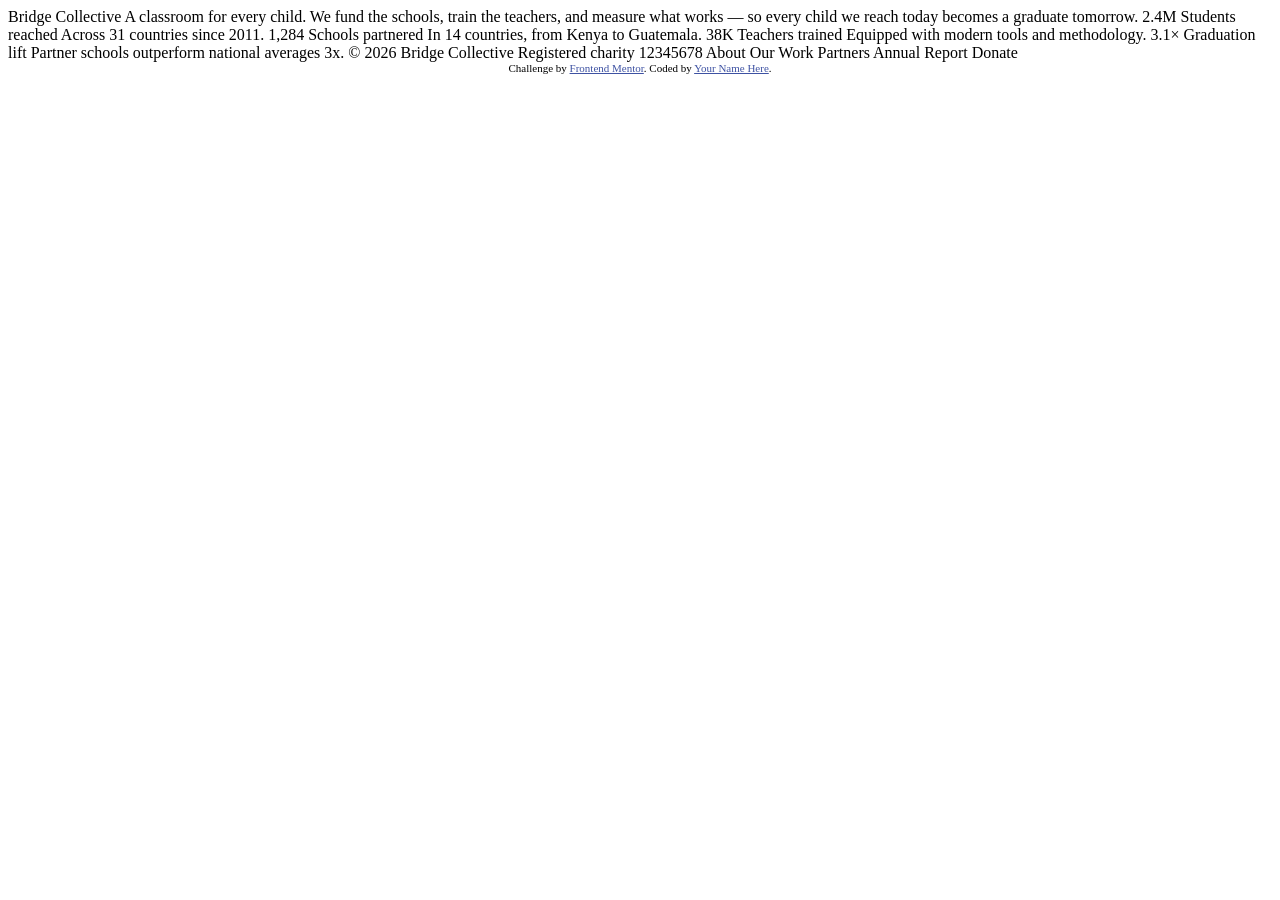
==== grid-landing-page-main/index.html @ b7da8732 "initial commit" ====
<!DOCTYPE html>
<html lang="en">
<head>
  <meta charset="UTF-8">
  <meta name="viewport" content="width=device-width, initial-scale=1.0"> <!-- displays site properly based on user's device -->

  <link rel="icon" type="image/png" sizes="32x32" href="./assets/images/favicon-32x32.png">

  <title>Frontend Mentor | Grid landing page</title>

  <!-- Feel free to remove these styles or customise in your own stylesheet 👍 -->
  <style>
    .attribution { font-size: 11px; text-align: center; }
    .attribution a { color: hsl(228, 45%, 44%); }
  </style>
</head>
<body>

  <!-- Nav -->
  Bridge Collective

  <!-- Hero -->
  A classroom for every child.

  We fund the schools, train the teachers, and measure what works — so every child we reach today becomes a graduate tomorrow.

  <!-- Stats -->
  2.4M
  Students reached
  Across 31 countries since 2011.

  1,284
  Schools partnered
  In 14 countries, from Kenya to Guatemala.

  38K
  Teachers trained
  Equipped with modern tools and methodology.

  3.1×
  Graduation lift
  Partner schools outperform national averages 3x.

  <!-- Footer -->
  © 2026 Bridge Collective
  Registered charity 12345678

  <!-- Menu panel — hidden until the hamburger is activated -->
  About
  Our Work
  Partners
  Annual Report
  Donate

  <div class="attribution">
    Challenge by <a href="https://www.frontendmentor.io?ref=challenge">Frontend Mentor</a>.
    Coded by <a href="#">Your Name Here</a>.
  </div>
</body>
</html>
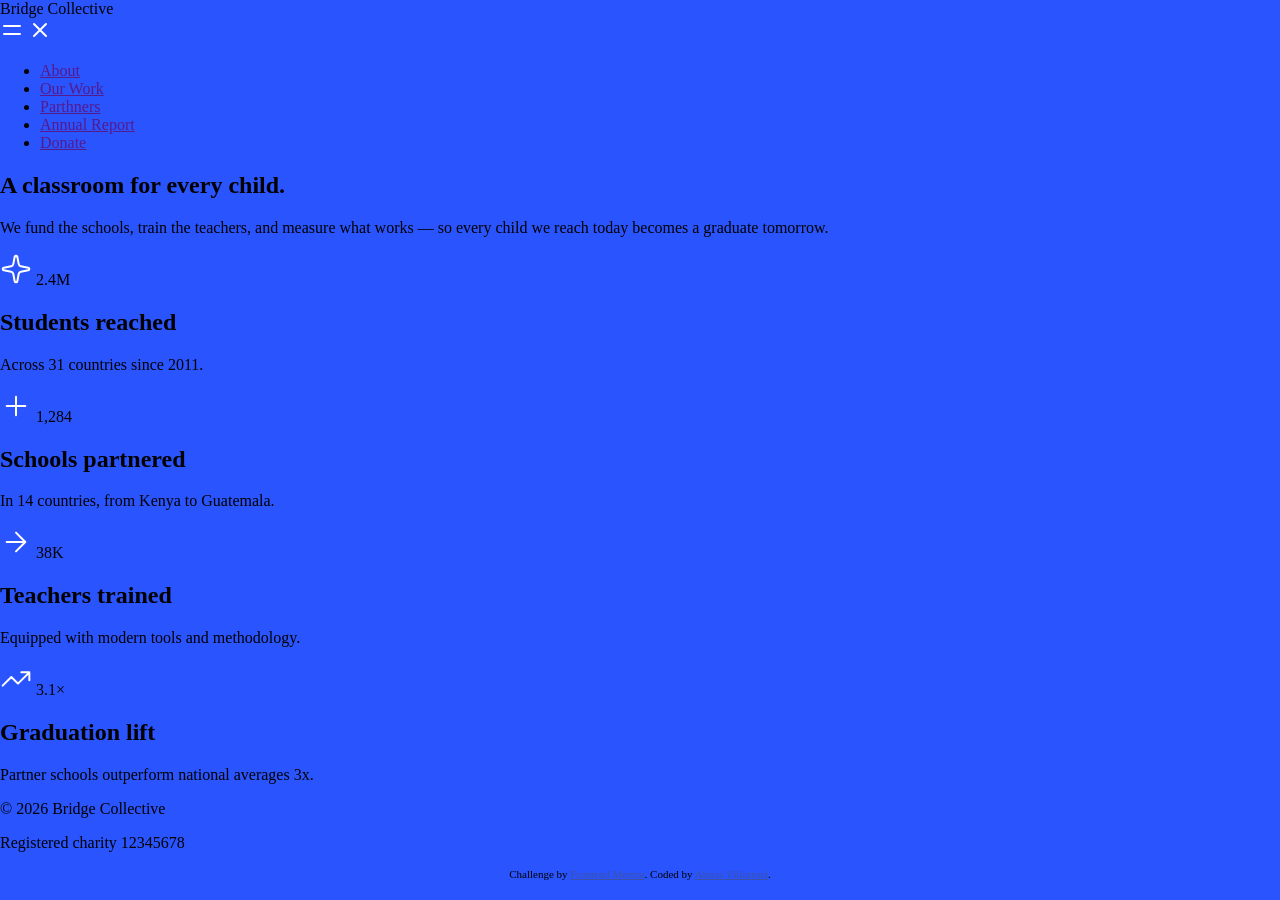
==== commit 79695f55: "basic page structure add" ====
--- a/grid-landing-page-main/index.html
+++ b/grid-landing-page-main/index.html
@@ -1,60 +1,122 @@
 <!DOCTYPE html>
 <html lang="en">
+
 <head>
   <meta charset="UTF-8">
-  <meta name="viewport" content="width=device-width, initial-scale=1.0"> <!-- displays site properly based on user's device -->
+  <meta name="viewport" content="width=device-width, initial-scale=1.0">
+  <!-- displays site properly based on user's device -->
 
   <link rel="icon" type="image/png" sizes="32x32" href="./assets/images/favicon-32x32.png">
 
   <title>Frontend Mentor | Grid landing page</title>
 
+  <link rel="stylesheet" href="./css/style.css">
+
   <!-- Feel free to remove these styles or customise in your own stylesheet 👍 -->
   <style>
-    .attribution { font-size: 11px; text-align: center; }
-    .attribution a { color: hsl(228, 45%, 44%); }
+    .attribution {
+      font-size: 11px;
+      text-align: center;
+    }
+
+    .attribution a {
+      color: hsl(228, 45%, 44%);
+    }
   </style>
 </head>
+
 <body>
 
   <!-- Nav -->
-  Bridge Collective
+  <header>
+    <div class="brand_logo">Bridge Collective</div>
+    <img src="./assets/images/icon-menu.svg" alt="">
+    <img src="./assets/images/icon-close.svg" alt="">
+    <nav>
+      <ul class="nav_menu">
+        <li><a href="">About</a></li>
+        <li><a href="">Our Work</a></li>
+        <li><a href="">Parthners</a></li>
+        <li><a href="">Annual Report</a></li>
+        <li><a href="">Donate</a></li>
+      </ul>
+    </nav>
+  </header>
 
   <!-- Hero -->
-  A classroom for every child.
+  <section class="hero">
+    <h1 class="hero_title">A classroom for every child.</h1>
+    <p class="hero_text">We fund the schools, train the teachers, and measure what works — so every child we reach today
+      becomes a graduate
+      tomorrow.</p>
+  </section>
 
-  We fund the schools, train the teachers, and measure what works — so every child we reach today becomes a graduate tomorrow.
+  <main class="main_section">
+    <!-- Stats -->
+    <section class="stats">
+      <article class="stats_item">
+        <header class="start_header">
+          <img class="stat_icon" src="./assets/images/icon-sparkle.svg" alt="">
+          <span class="stat_number">2.4M</span>
+        </header>
+        <footer class="stat_footer">
+          <h2>Students reached</h2>
+          <p>Across 31 countries since 2011.</p>
+        </footer>
+      </article>
 
-  <!-- Stats -->
-  2.4M
-  Students reached
-  Across 31 countries since 2011.
+      <article class="stats_item">
+        <header class="stat_header">
+          <img class="stat_icon" src="./assets/images/icon-plus.svg" alt="">
+          <span class="stat_number">1,284</span>
+        </header>
+        <footer class="stat_footer">
+          <h2>Schools partnered</h2>
+          <p>In 14 countries, from Kenya to Guatemala.</p>
+        </footer>
+      </article>
 
-  1,284
-  Schools partnered
-  In 14 countries, from Kenya to Guatemala.
+      <article class="stats_item">
+        <header class="stat_header">
+          <img class="stat_icon" src="./assets/images/icon-arrow-right.svg" alt="">
+          <span class="stat_number">38K</span>
+        </header>
+        <footer class="stat_footer">
+          <h2>Teachers trained</h2>
+          <p>Equipped with modern tools and methodology.</p>
+        </footer>
+      </article>
 
-  38K
-  Teachers trained
-  Equipped with modern tools and methodology.
-
-  3.1×
-  Graduation lift
-  Partner schools outperform national averages 3x.
+      <article class="stats_item">
+        <header class="stat_header">
+          <img class="stat_icon" src="./assets/images/icon-trending-up.svg" alt="">
+          <span class="stat_number">3.1×</span>
+        </header>
+        <footer class="stat_footer">
+          <h2>Graduation lift</h2>
+          <p>Partner schools outperform national averages 3x.</p>
+        </footer>
+      </article>
+    </section>
+  </main>
 
   <!-- Footer -->
-  © 2026 Bridge Collective
-  Registered charity 12345678
+  <footer class="footer">
+    <p class="footer_info">© 2026 Bridge Collective</p>
+    <p class="footer_info">Registered charity 12345678</p>
+  </footer>
 
   <!-- Menu panel — hidden until the hamburger is activated -->
-  About
+  <!-- About
   Our Work
   Partners
   Annual Report
-  Donate
+  Donate -->
 
   <div class="attribution">
     Challenge by <a href="https://www.frontendmentor.io?ref=challenge">Frontend Mentor</a>.
-    Coded by <a href="#">Your Name Here</a>.
+    Coded by <a href="https://vrroel.github.io/frontend_mentor_hub/">Alexis Villarroel</a>.
   </div>
 </body>
-</html>
+
+</html>
--- a/grid-landing-page-main/css/style.css
+++ b/grid-landing-page-main/css/style.css
@@ -0,0 +1,4 @@
+body {
+    background: hsl(228, 99%, 58%);
+    margin: 0;
+}
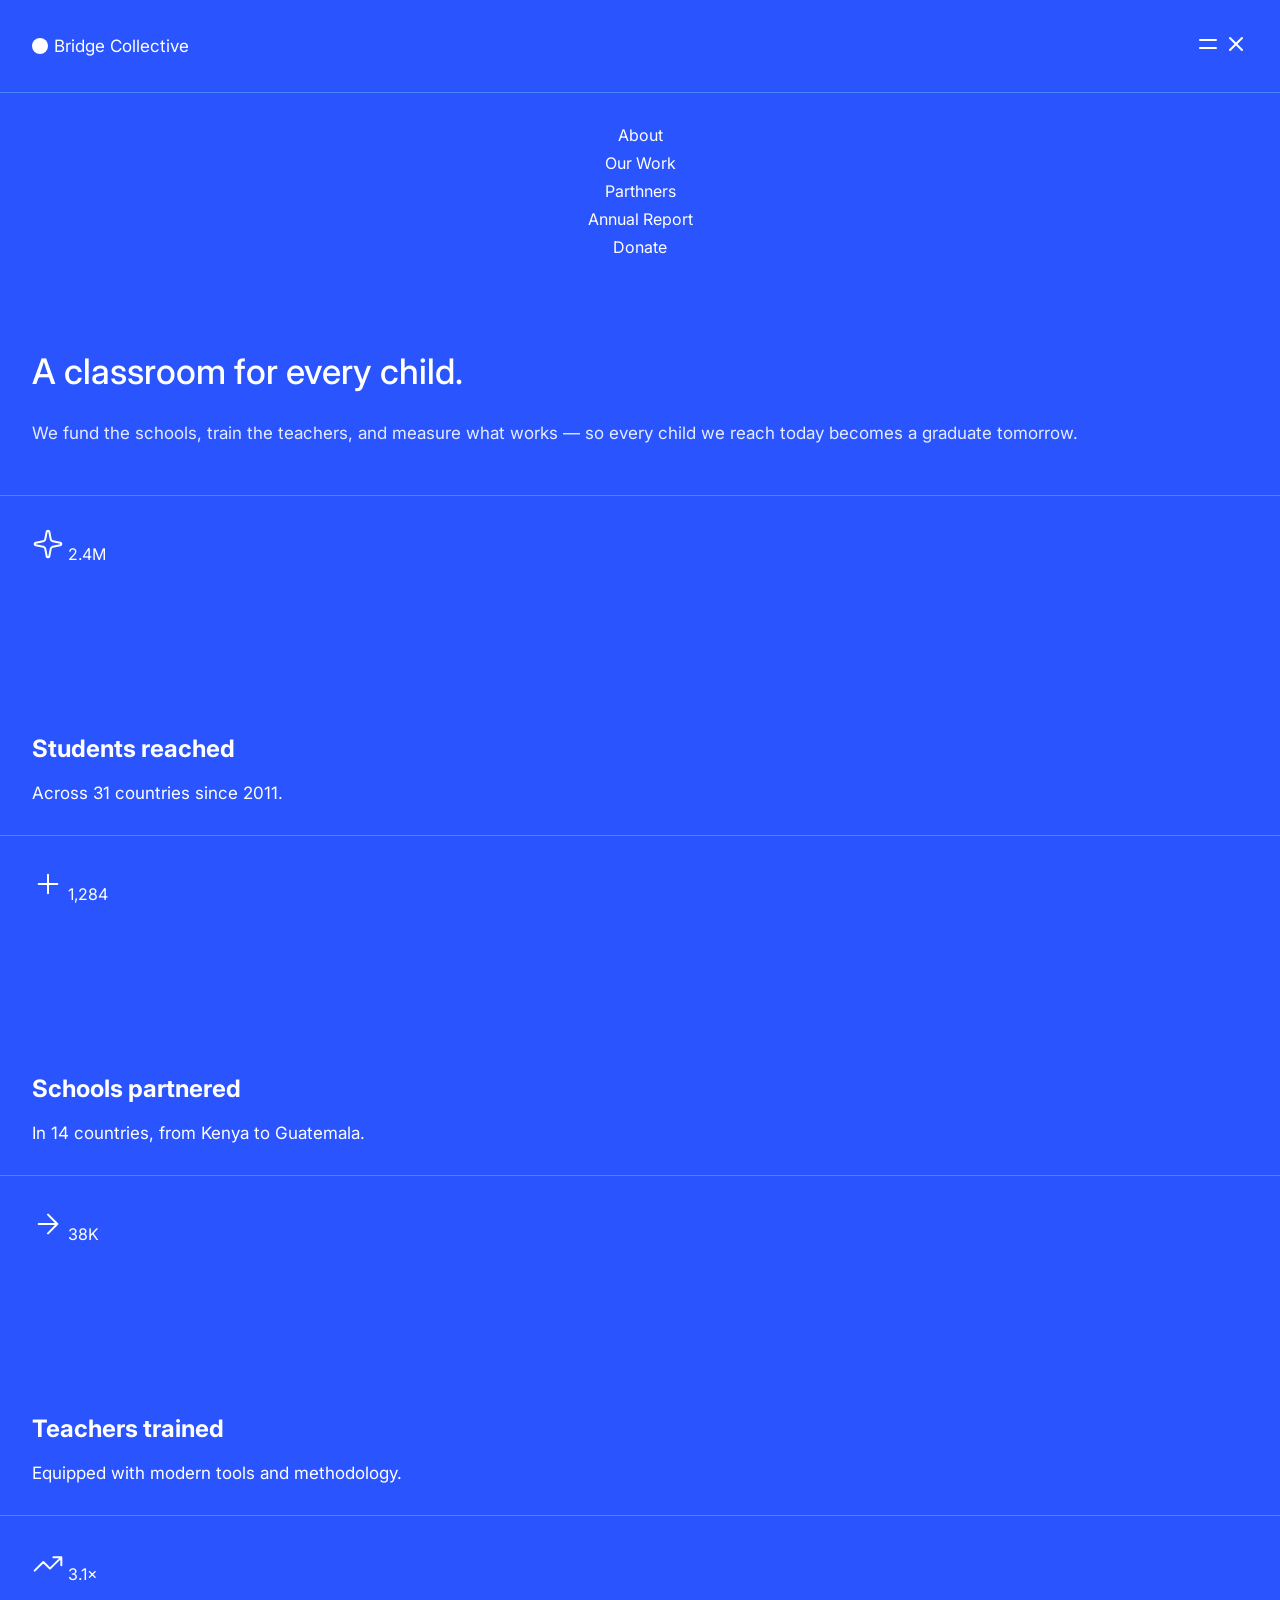
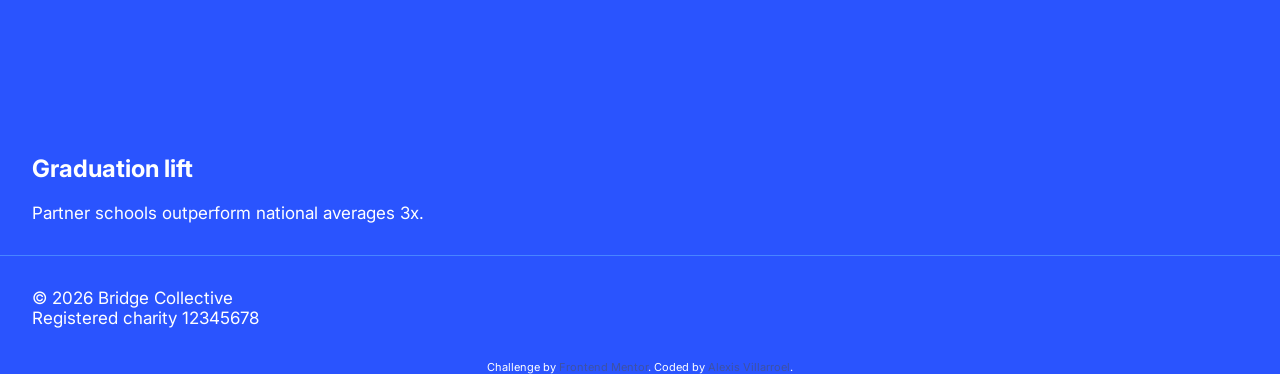
==== commit c4a65760: "grid landing page project css update" ====
--- a/grid-landing-page-main/index.html
+++ b/grid-landing-page-main/index.html
@@ -10,6 +10,11 @@
 
   <title>Frontend Mentor | Grid landing page</title>
 
+  <link rel="preconnect" href="https://fonts.googleapis.com">
+  <link rel="preconnect" href="https://fonts.gstatic.com" crossorigin>
+  <link
+    href="https://fonts.googleapis.com/css2?family=Inter:ital,opsz,wght@0,14..32,100..900;1,14..32,100..900&display=swap"
+    rel="stylesheet">
   <link rel="stylesheet" href="./css/style.css">
 
   <!-- Feel free to remove these styles or customise in your own stylesheet 👍 -->
@@ -26,82 +31,89 @@
 </head>
 
 <body>
-
+<!-- Header -->
+  <header class="header">
+    <div class="container">
+      <p class="brand_logo">Bridge Collective</p>
+      <div class="header_menu_icons">
+        <img class="menu_icon_close" src="./assets/images/icon-menu.svg" alt="">
+        <img class="menu_icon_open"src="./assets/images/icon-close.svg" alt="">
+      </div>
+    </div>
+  </header>
   <!-- Nav -->
-  <header>
-    <div class="brand_logo">Bridge Collective</div>
-    <img src="./assets/images/icon-menu.svg" alt="">
-    <img src="./assets/images/icon-close.svg" alt="">
-    <nav>
-      <ul class="nav_menu">
-        <li><a href="">About</a></li>
-        <li><a href="">Our Work</a></li>
-        <li><a href="">Parthners</a></li>
-        <li><a href="">Annual Report</a></li>
-        <li><a href="">Donate</a></li>
-      </ul>
-    </nav>
-  </header>
+  <nav class="container">
+    <ul class="nav_menu">
+      <li><a href="">About</a></li>
+      <li><a href="">Our Work</a></li>
+      <li><a href="">Parthners</a></li>
+      <li><a href="">Annual Report</a></li>
+      <li><a href="">Donate</a></li>
+    </ul>
+  </nav>
 
   <!-- Hero -->
   <section class="hero">
-    <h1 class="hero_title">A classroom for every child.</h1>
-    <p class="hero_text">We fund the schools, train the teachers, and measure what works — so every child we reach today
-      becomes a graduate
-      tomorrow.</p>
+    <div class="container">
+      <h1 class="hero_title">A classroom for every child.</h1>
+      <p class="hero_text">We fund the schools, train the teachers, and measure what works — so every child we reach
+        today
+        becomes a graduate
+        tomorrow.</p>
+    </div>
   </section>
 
   <main class="main_section">
     <!-- Stats -->
-    <section class="stats">
-      <article class="stats_item">
-        <header class="start_header">
+    <ul class="stats">
+      <li class="stats_item container">
+        <div class="stat_value_wrapper">
           <img class="stat_icon" src="./assets/images/icon-sparkle.svg" alt="">
           <span class="stat_number">2.4M</span>
-        </header>
-        <footer class="stat_footer">
+        </div>
+        <div class="stat_details">
           <h2>Students reached</h2>
           <p>Across 31 countries since 2011.</p>
-        </footer>
-      </article>
+        </div>
+      </li>
 
-      <article class="stats_item">
-        <header class="stat_header">
+      <li class="stats_item container">
+        <div class="stat_value_wrapper">
           <img class="stat_icon" src="./assets/images/icon-plus.svg" alt="">
           <span class="stat_number">1,284</span>
-        </header>
-        <footer class="stat_footer">
+        </div>
+        <div class="stat_details">
           <h2>Schools partnered</h2>
           <p>In 14 countries, from Kenya to Guatemala.</p>
-        </footer>
-      </article>
+        </div>
+      </li>
 
-      <article class="stats_item">
-        <header class="stat_header">
+      <li class="stats_item container">
+        <div class="stat_value_wrapper">
           <img class="stat_icon" src="./assets/images/icon-arrow-right.svg" alt="">
           <span class="stat_number">38K</span>
-        </header>
-        <footer class="stat_footer">
+        </div>
+        <div class="stat_details">
           <h2>Teachers trained</h2>
           <p>Equipped with modern tools and methodology.</p>
-        </footer>
-      </article>
+        </div>
+      </li>
 
-      <article class="stats_item">
-        <header class="stat_header">
+      <li class="stats_item container">
+        <div class="stat_value_wrapper">
           <img class="stat_icon" src="./assets/images/icon-trending-up.svg" alt="">
           <span class="stat_number">3.1×</span>
-        </header>
-        <footer class="stat_footer">
+        </div>
+        <div class="stat_details">
           <h2>Graduation lift</h2>
           <p>Partner schools outperform national averages 3x.</p>
-        </footer>
-      </article>
-    </section>
+        </div>
+      </li>
+    </ul>
   </main>
 
   <!-- Footer -->
-  <footer class="footer">
+  <footer class="footer container">
     <p class="footer_info">© 2026 Bridge Collective</p>
     <p class="footer_info">Registered charity 12345678</p>
   </footer>
--- a/grid-landing-page-main/css/style.css
+++ b/grid-landing-page-main/css/style.css
@@ -1,4 +1,96 @@
+:root {
+    --White: hsl(0, 0%, 100%);
+    --Blue_200: hsl(224, 100%, 95%);
+    --Blue_400: hsl(220, 100%, 64%);
+    --Blue_600: hsl(228, 100%, 60%);
+    --Blue_700: hsl(228, 99%, 58%);
+    --Black: hsl(0, 0%, 0%);
+    /* — used at 25% opacity for the menu overlay */
+}
+
+html {
+    box-sizing: border-box;
+}
+
 body {
     background: hsl(228, 99%, 58%);
     margin: 0;
-}+    font-family: "Inter", sans-serif;
+    color: var(--White);
+}
+
+p {
+    font-size: 17px;
+    margin: 0;
+}
+
+a {
+    text-decoration: none;
+}
+
+ul {
+    list-style-type: none;
+    margin: 0;
+    padding: 0;
+}
+
+.container {
+    padding: 2rem;
+}
+
+.header .container {
+    display: flex;
+    justify-content: space-between;
+    align-items: center;
+    border-bottom: 1px solid var(--Blue_400);
+}
+
+.brand_logo {
+    display: flex;
+    align-items: center;
+}
+
+.brand_logo::before {
+    content: "";
+    width: 1rem;
+    height: 1rem;
+    background: var(--White);
+    display: inline-block;
+    margin-right: 6px;
+    border-radius: 50%;
+}
+
+.nav_menu {
+    text-align: center;
+    display: flex;
+    flex-direction: column;
+    gap: .5rem;
+}
+
+.nav_menu a {
+    color: inherit;
+}
+
+.hero{
+border-bottom: 1px solid var(--Blue_400);
+}
+
+.hero_title {
+    font-weight: 500;
+    font-size: 2.2rem;
+    /* margin: ; */
+}
+.hero_text {
+    line-height: 1.5;
+    color: var(--Blue_200);
+    margin-bottom: 1rem;
+}
+
+.stats_item{
+    display: flex;
+    flex-direction: column;
+    justify-content: space-between;
+    height: 275px;
+    border-bottom: 1px solid var(--Blue_400);
+}
+
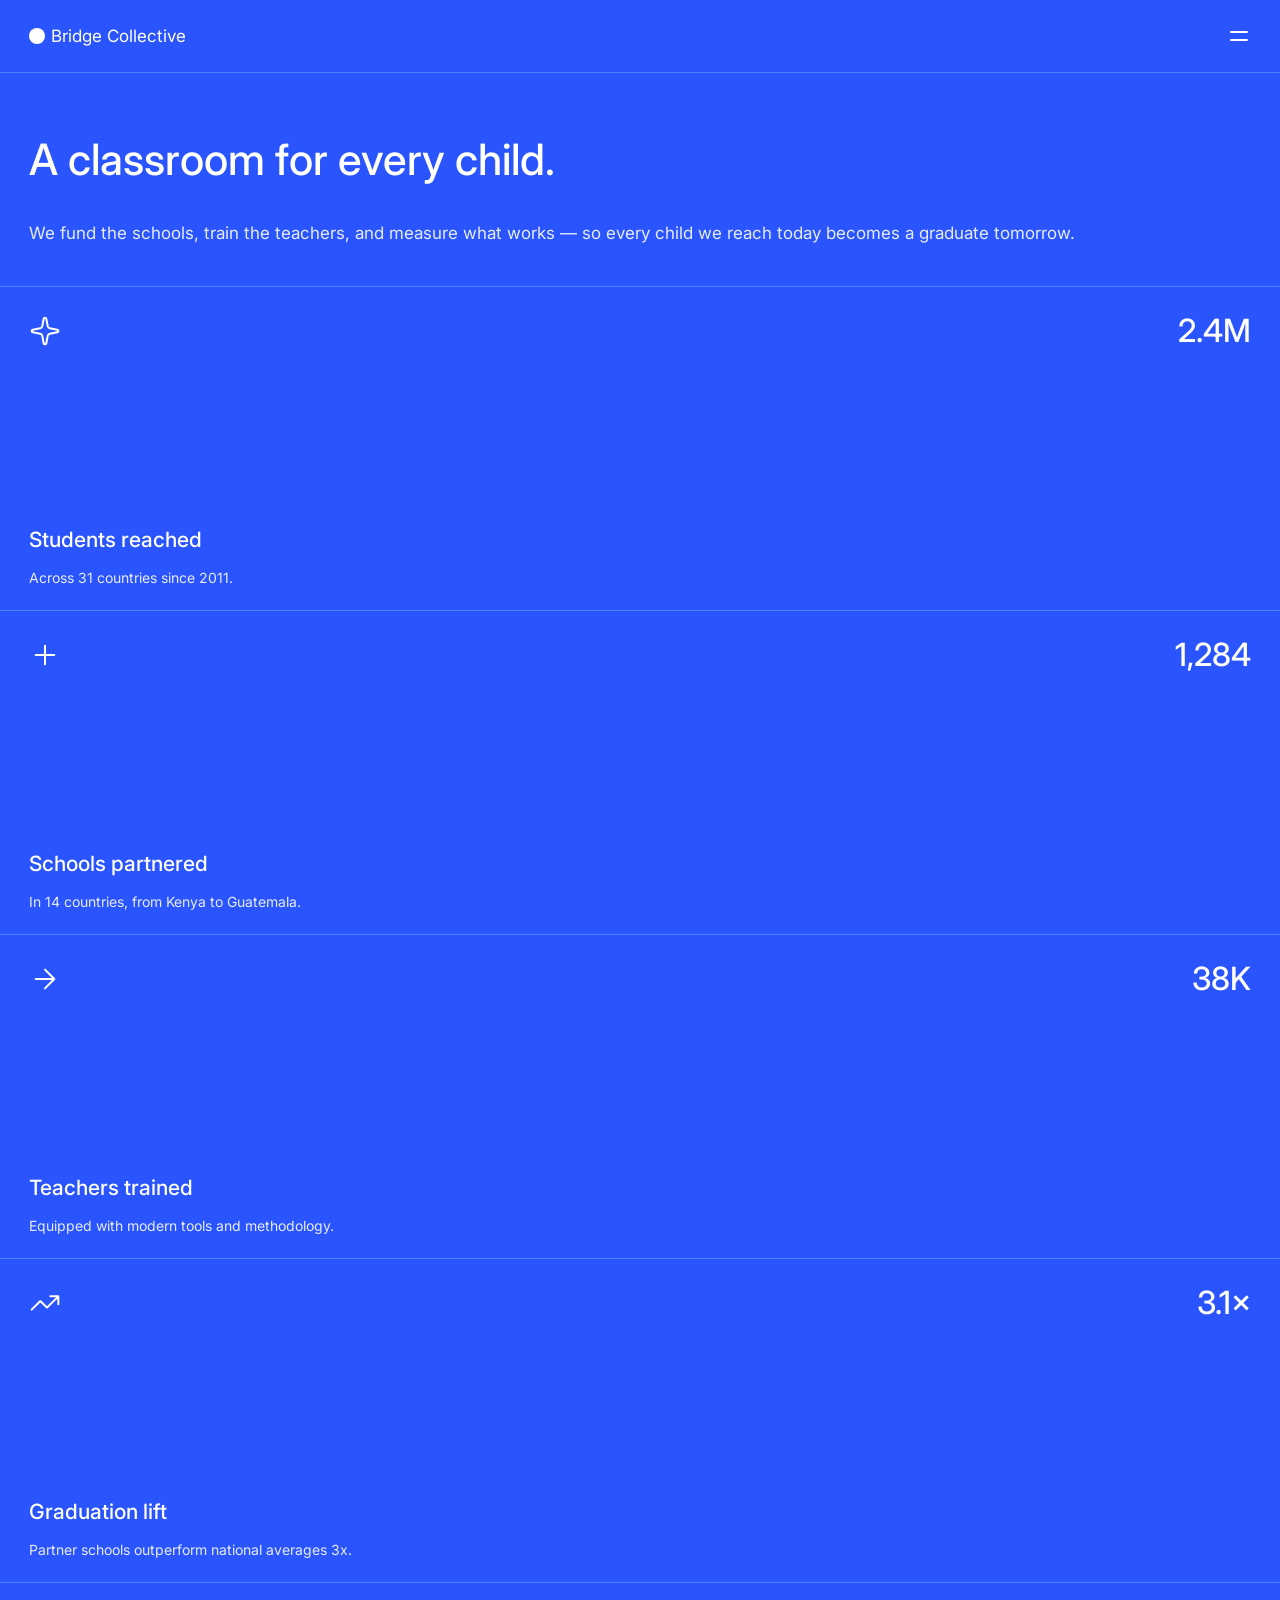
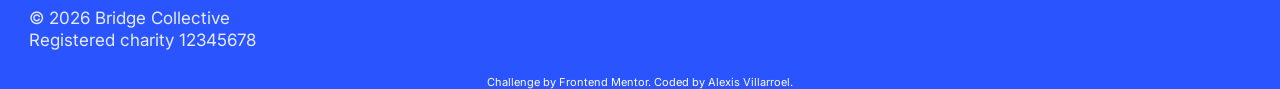
==== commit 22699e59: "menu mobile open close / stat itens layout" ====
--- a/grid-landing-page-main/index.html
+++ b/grid-landing-page-main/index.html
@@ -25,7 +25,7 @@
     }
 
     .attribution a {
-      color: hsl(228, 45%, 44%);
+      color: hsl(240, 14%, 99%);
     }
   </style>
 </head>
@@ -36,21 +36,21 @@
     <div class="container">
       <p class="brand_logo">Bridge Collective</p>
       <div class="header_menu_icons">
-        <img class="menu_icon_close" src="./assets/images/icon-menu.svg" alt="">
-        <img class="menu_icon_open"src="./assets/images/icon-close.svg" alt="">
+        <img class="menu_icon_open" src="assets/images/icon-menu.svg" alt="">
+        <img class="menu_icon_close close" src="./assets/images/icon-close.svg" alt="">
       </div>
     </div>
   </header>
-  <!-- Nav -->
-  <nav class="container">
-    <ul class="nav_menu">
-      <li><a href="">About</a></li>
-      <li><a href="">Our Work</a></li>
-      <li><a href="">Parthners</a></li>
-      <li><a href="">Annual Report</a></li>
-      <li><a href="">Donate</a></li>
-    </ul>
-  </nav>
+    <!-- Nav -->
+    <nav class="nav_container close container">
+      <ul class="nav_menu">
+        <li><a href="https://vrroel.github.io/frontend_mentor_hub/">About</a></li>
+        <li><a href="https://vrroel.github.io/frontend_mentor_hub/">Our Work</a></li>
+        <li><a href="https://vrroel.github.io/frontend_mentor_hub/">Parthners</a></li>
+        <li><a href="https://vrroel.github.io/frontend_mentor_hub/">Annual Report</a></li>
+        <li><a href="https://vrroel.github.io/frontend_mentor_hub/">Donate</a></li>
+      </ul>
+    </nav>
 
   <!-- Hero -->
   <section class="hero">
@@ -131,4 +131,6 @@
   </div>
 </body>
 
+<script src="./script.js"></script>
+
 </html>
--- a/grid-landing-page-main/css/style.css
+++ b/grid-landing-page-main/css/style.css
@@ -13,7 +13,7 @@
 }
 
 body {
-    background: hsl(228, 99%, 58%);
+    background: var(--Blue_700);
     margin: 0;
     font-family: "Inter", sans-serif;
     color: var(--White);
@@ -34,8 +34,12 @@
     padding: 0;
 }
 
+img {
+    display: block;
+}
+
 .container {
-    padding: 2rem;
+    padding: 1.5rem 1.8rem;
 }
 
 .header .container {
@@ -60,6 +64,24 @@
     border-radius: 50%;
 }
 
+.header_menu_icons:hover{
+    cursor: pointer;
+}
+
+.open {
+    display: block;
+}
+.close {
+    display: none;
+}
+
+.nav_container.container{
+    position: absolute;
+    background: var(--Blue_700);
+    width: 100%;
+    padding: 3.2rem 0;
+}
+
 .nav_menu {
     text-align: center;
     display: flex;
@@ -69,24 +91,31 @@
 
 .nav_menu a {
     color: inherit;
+    font-size: 2rem;
+    display: block;
 }
 
-.hero{
-border-bottom: 1px solid var(--Blue_400);
+.nav_menu a:hover{
+    background: var(--Blue_400);
+}
+
+
+.hero {
+    border-bottom: 1px solid var(--Blue_400);
 }
 
 .hero_title {
     font-weight: 500;
-    font-size: 2.2rem;
-    /* margin: ; */
+    font-size: 2.7rem;
 }
+
 .hero_text {
     line-height: 1.5;
     color: var(--Blue_200);
     margin-bottom: 1rem;
 }
 
-.stats_item{
+.stats_item {
     display: flex;
     flex-direction: column;
     justify-content: space-between;
@@ -94,3 +123,33 @@
     border-bottom: 1px solid var(--Blue_400);
 }
 
+
+.stat_value_wrapper {
+    display: flex;
+    justify-content: space-between;
+    align-items: center;
+}
+
+.stat_number {
+    font-size: 2rem;
+    font-weight: 500;
+}
+
+.stat_details {
+    font-size: 14px;
+}
+
+.stat_details h2 {
+    font-weight: 500;
+}
+
+.stat_details p {
+    color: var(--Blue_200);
+    font-size: 14px;
+}
+
+.footer{
+    line-height: 1.3;
+    color: var(--Blue_200);
+
+}
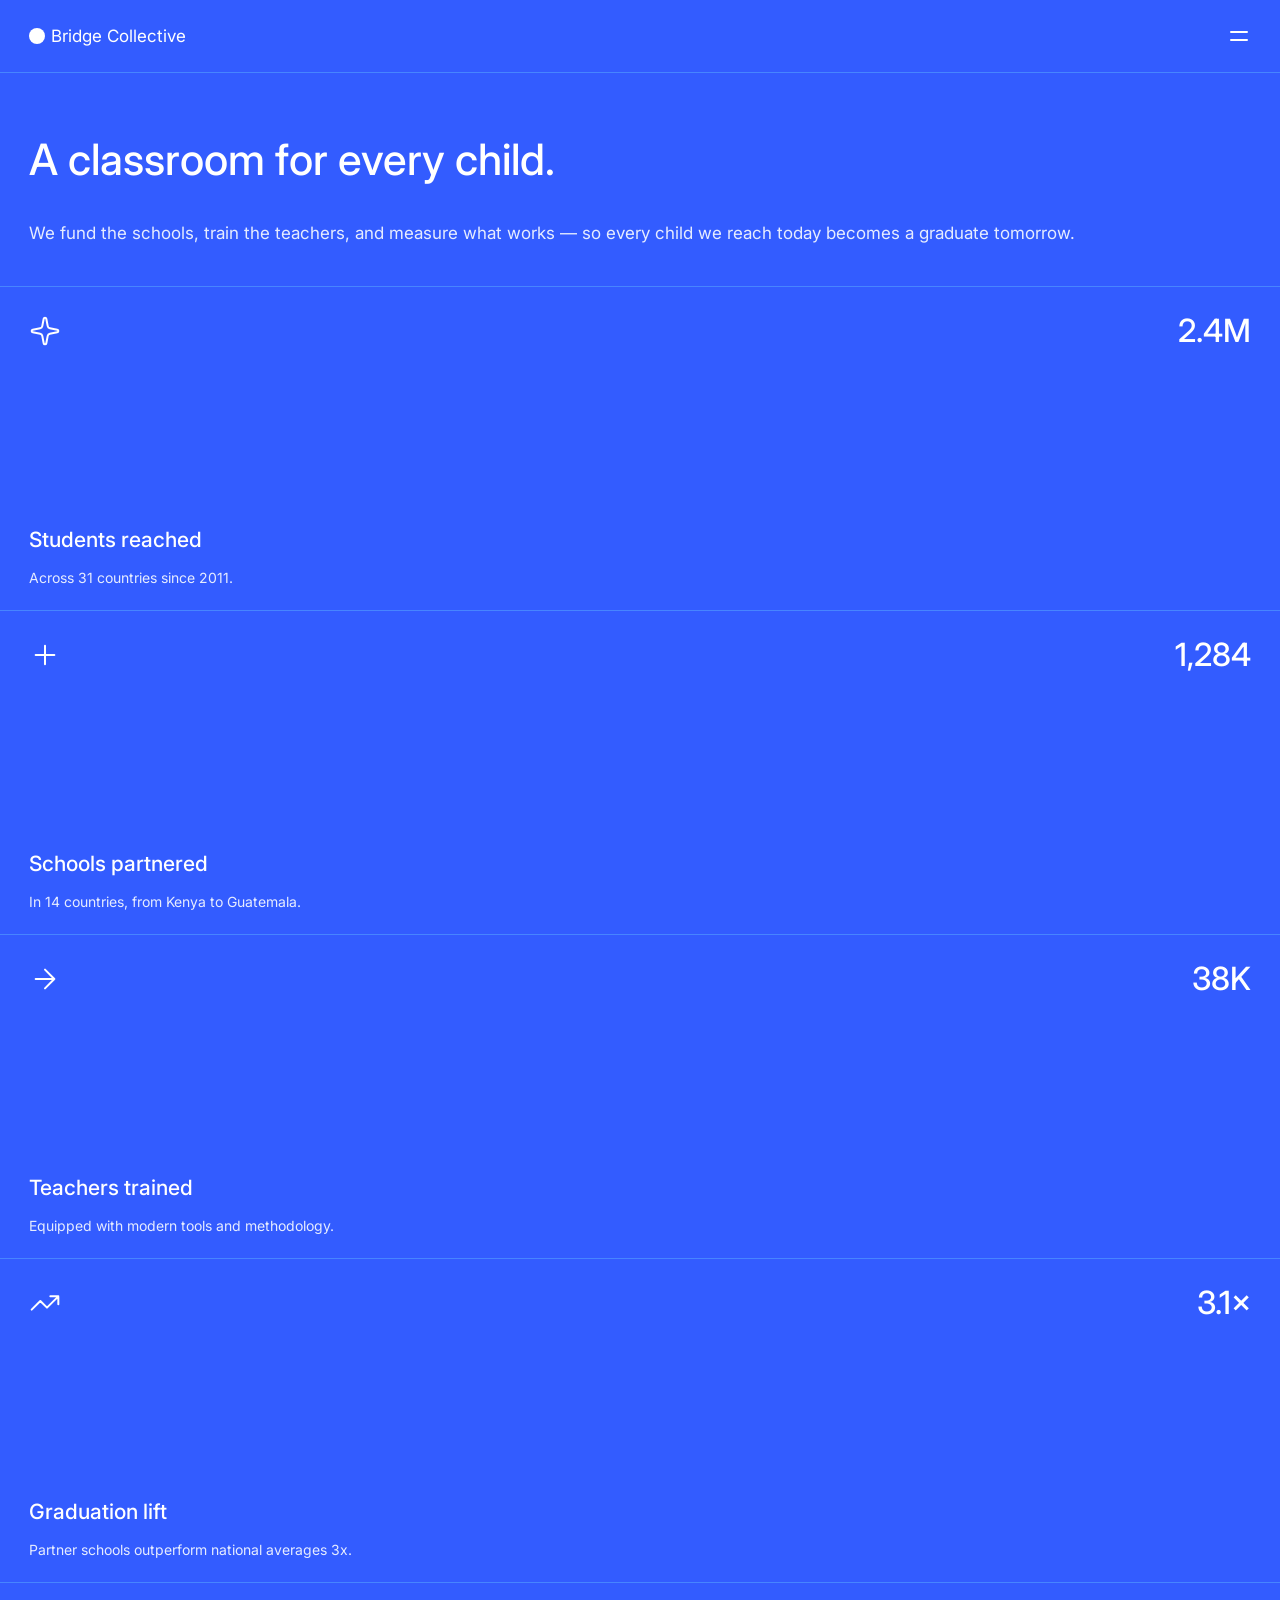
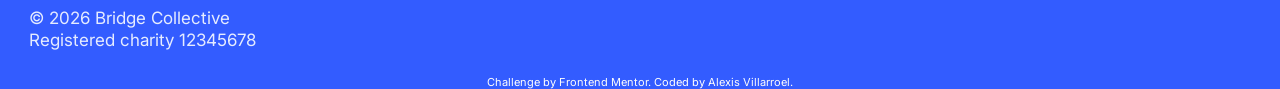
==== commit 85014f3d: "add overlay opacity when menu open" ====
--- a/grid-landing-page-main/index.html
+++ b/grid-landing-page-main/index.html
@@ -1,136 +1,176 @@
-<!DOCTYPE html>
+<!doctype html>
 <html lang="en">
+  <head>
+    <meta charset="UTF-8" />
+    <meta name="viewport" content="width=device-width, initial-scale=1.0" />
+    <!-- displays site properly based on user's device -->
 
-<head>
-  <meta charset="UTF-8">
-  <meta name="viewport" content="width=device-width, initial-scale=1.0">
-  <!-- displays site properly based on user's device -->
+    <link
+      rel="icon"
+      type="image/png"
+      sizes="32x32"
+      href="./assets/images/favicon-32x32.png"
+    />
 
-  <link rel="icon" type="image/png" sizes="32x32" href="./assets/images/favicon-32x32.png">
+    <title>Frontend Mentor | Grid landing page</title>
 
-  <title>Frontend Mentor | Grid landing page</title>
+    <link rel="preconnect" href="https://fonts.googleapis.com" />
+    <link rel="preconnect" href="https://fonts.gstatic.com" crossorigin />
+    <link
+      href="https://fonts.googleapis.com/css2?family=Inter:ital,opsz,wght@0,14..32,100..900;1,14..32,100..900&display=swap"
+      rel="stylesheet"
+    />
+    <link rel="stylesheet" href="./css/style.css" />
 
-  <link rel="preconnect" href="https://fonts.googleapis.com">
-  <link rel="preconnect" href="https://fonts.gstatic.com" crossorigin>
-  <link
-    href="https://fonts.googleapis.com/css2?family=Inter:ital,opsz,wght@0,14..32,100..900;1,14..32,100..900&display=swap"
-    rel="stylesheet">
-  <link rel="stylesheet" href="./css/style.css">
+    <!-- Feel free to remove these styles or customise in your own stylesheet 👍 -->
+    <style>
+      .attribution {
+        font-size: 11px;
+        text-align: center;
+      }
 
-  <!-- Feel free to remove these styles or customise in your own stylesheet 👍 -->
-  <style>
-    .attribution {
-      font-size: 11px;
-      text-align: center;
-    }
+      .attribution a {
+        color: hsl(240, 14%, 99%);
+      }
+    </style>
+  </head>
 
-    .attribution a {
-      color: hsl(240, 14%, 99%);
-    }
-  </style>
-</head>
-
-<body>
-<!-- Header -->
-  <header class="header">
-    <div class="container">
-      <p class="brand_logo">Bridge Collective</p>
-      <div class="header_menu_icons">
-        <img class="menu_icon_open" src="assets/images/icon-menu.svg" alt="">
-        <img class="menu_icon_close close" src="./assets/images/icon-close.svg" alt="">
+  <body>
+    <!-- Header -->
+    <header class="header">
+      <div class="container">
+        <p class="brand_logo">Bridge Collective</p>
+        <div class="header_menu_icons">
+          <img
+            class="menu_icon_open"
+            src="assets/images/icon-menu.svg"
+            alt=""
+          />
+          <img
+            class="menu_icon_close close"
+            src="./assets/images/icon-close.svg"
+            alt=""
+          />
+        </div>
       </div>
-    </div>
-  </header>
+    </header>
     <!-- Nav -->
     <nav class="nav_container close container">
       <ul class="nav_menu">
-        <li><a href="https://vrroel.github.io/frontend_mentor_hub/">About</a></li>
-        <li><a href="https://vrroel.github.io/frontend_mentor_hub/">Our Work</a></li>
-        <li><a href="https://vrroel.github.io/frontend_mentor_hub/">Parthners</a></li>
-        <li><a href="https://vrroel.github.io/frontend_mentor_hub/">Annual Report</a></li>
-        <li><a href="https://vrroel.github.io/frontend_mentor_hub/">Donate</a></li>
+        <li>
+          <a href="https://vrroel.github.io/frontend_mentor_hub/">About</a>
+        </li>
+        <li>
+          <a href="https://vrroel.github.io/frontend_mentor_hub/">Our Work</a>
+        </li>
+        <li>
+          <a href="https://vrroel.github.io/frontend_mentor_hub/">Parthners</a>
+        </li>
+        <li>
+          <a href="https://vrroel.github.io/frontend_mentor_hub/"
+            >Annual Report</a
+          >
+        </li>
+        <li>
+          <a href="https://vrroel.github.io/frontend_mentor_hub/">Donate</a>
+        </li>
       </ul>
     </nav>
 
-  <!-- Hero -->
-  <section class="hero">
-    <div class="container">
-      <h1 class="hero_title">A classroom for every child.</h1>
-      <p class="hero_text">We fund the schools, train the teachers, and measure what works — so every child we reach
-        today
-        becomes a graduate
-        tomorrow.</p>
-    </div>
-  </section>
+    <!-- Hero -->
+    <section class="hero to_overlay">
+      <div class="container">
+        <h1 class="hero_title">A classroom for every child.</h1>
+        <p class="hero_text">
+          We fund the schools, train the teachers, and measure what works — so
+          every child we reach today becomes a graduate tomorrow.
+        </p>
+      </div>
+    </section>
 
-  <main class="main_section">
-    <!-- Stats -->
-    <ul class="stats">
-      <li class="stats_item container">
-        <div class="stat_value_wrapper">
-          <img class="stat_icon" src="./assets/images/icon-sparkle.svg" alt="">
-          <span class="stat_number">2.4M</span>
-        </div>
-        <div class="stat_details">
-          <h2>Students reached</h2>
-          <p>Across 31 countries since 2011.</p>
-        </div>
-      </li>
+    <main class="main_section to_overlay">
+      <!-- Stats -->
+      <ul class="stats">
+        <li class="stats_item container">
+          <div class="stat_value_wrapper">
+            <img
+              class="stat_icon"
+              src="./assets/images/icon-sparkle.svg"
+              alt=""
+            />
+            <span class="stat_number">2.4M</span>
+          </div>
+          <div class="stat_details">
+            <h2>Students reached</h2>
+            <p>Across 31 countries since 2011.</p>
+          </div>
+        </li>
 
-      <li class="stats_item container">
-        <div class="stat_value_wrapper">
-          <img class="stat_icon" src="./assets/images/icon-plus.svg" alt="">
-          <span class="stat_number">1,284</span>
-        </div>
-        <div class="stat_details">
-          <h2>Schools partnered</h2>
-          <p>In 14 countries, from Kenya to Guatemala.</p>
-        </div>
-      </li>
+        <li class="stats_item container">
+          <div class="stat_value_wrapper">
+            <img class="stat_icon" src="./assets/images/icon-plus.svg" alt="" />
+            <span class="stat_number">1,284</span>
+          </div>
+          <div class="stat_details">
+            <h2>Schools partnered</h2>
+            <p>In 14 countries, from Kenya to Guatemala.</p>
+          </div>
+        </li>
 
-      <li class="stats_item container">
-        <div class="stat_value_wrapper">
-          <img class="stat_icon" src="./assets/images/icon-arrow-right.svg" alt="">
-          <span class="stat_number">38K</span>
-        </div>
-        <div class="stat_details">
-          <h2>Teachers trained</h2>
-          <p>Equipped with modern tools and methodology.</p>
-        </div>
-      </li>
+        <li class="stats_item container">
+          <div class="stat_value_wrapper">
+            <img
+              class="stat_icon"
+              src="./assets/images/icon-arrow-right.svg"
+              alt=""
+            />
+            <span class="stat_number">38K</span>
+          </div>
+          <div class="stat_details">
+            <h2>Teachers trained</h2>
+            <p>Equipped with modern tools and methodology.</p>
+          </div>
+        </li>
 
-      <li class="stats_item container">
-        <div class="stat_value_wrapper">
-          <img class="stat_icon" src="./assets/images/icon-trending-up.svg" alt="">
-          <span class="stat_number">3.1×</span>
-        </div>
-        <div class="stat_details">
-          <h2>Graduation lift</h2>
-          <p>Partner schools outperform national averages 3x.</p>
-        </div>
-      </li>
-    </ul>
-  </main>
+        <li class="stats_item container">
+          <div class="stat_value_wrapper">
+            <img
+              class="stat_icon"
+              src="./assets/images/icon-trending-up.svg"
+              alt=""
+            />
+            <span class="stat_number">3.1×</span>
+          </div>
+          <div class="stat_details">
+            <h2>Graduation lift</h2>
+            <p>Partner schools outperform national averages 3x.</p>
+          </div>
+        </li>
+      </ul>
+    </main>
 
-  <!-- Footer -->
-  <footer class="footer container">
-    <p class="footer_info">© 2026 Bridge Collective</p>
-    <p class="footer_info">Registered charity 12345678</p>
-  </footer>
+    <!-- Footer -->
+    <footer class="footer container to_overlay">
+      <p class="footer_info">© 2026 Bridge Collective</p>
+      <p class="footer_info">Registered charity 12345678</p>
+    </footer>
 
-  <!-- Menu panel — hidden until the hamburger is activated -->
-  <!-- About
+    <!-- Menu panel — hidden until the hamburger is activated -->
+    <!-- About
   Our Work
   Partners
   Annual Report
   Donate -->
 
-  <div class="attribution">
-    Challenge by <a href="https://www.frontendmentor.io?ref=challenge">Frontend Mentor</a>.
-    Coded by <a href="https://vrroel.github.io/frontend_mentor_hub/">Alexis Villarroel</a>.
-  </div>
-</body>
+    <div class="attribution">
+      Challenge by
+      <a href="https://www.frontendmentor.io?ref=challenge">Frontend Mentor</a>.
+      Coded by
+      <a href="https://vrroel.github.io/frontend_mentor_hub/"
+        >Alexis Villarroel</a
+      >.
+    </div>
+  </body>
 
-<script src="./script.js"></script>
-
-</html>+  <script src="./script.js"></script>
+</html>
--- a/grid-landing-page-main/css/style.css
+++ b/grid-landing-page-main/css/style.css
@@ -1,155 +1,183 @@
 :root {
-    --White: hsl(0, 0%, 100%);
-    --Blue_200: hsl(224, 100%, 95%);
-    --Blue_400: hsl(220, 100%, 64%);
-    --Blue_600: hsl(228, 100%, 60%);
-    --Blue_700: hsl(228, 99%, 58%);
-    --Black: hsl(0, 0%, 0%);
-    /* — used at 25% opacity for the menu overlay */
+  --White: hsl(0, 0%, 100%);
+  --Blue_200: hsl(224, 100%, 95%);
+  --Blue_400: hsl(220, 100%, 64%);
+  --Blue_600: hsl(228, 100%, 60%);
+  --Blue_700: hsl(228, 99%, 58%);
+  --Blue_dark: hsl(228, 83%, 50%);
+  --Black: hsl(0, 0%, 0%);
+  /* — used at 25% opacity for the menu overlay */
 }
 
 html {
-    box-sizing: border-box;
+  box-sizing: border-box;
 }
 
 body {
-    background: var(--Blue_700);
-    margin: 0;
-    font-family: "Inter", sans-serif;
-    color: var(--White);
+  background: var(--Blue_600);
+  margin: 0;
+  font-family: "Inter", sans-serif;
+  color: var(--White);
 }
 
 p {
-    font-size: 17px;
-    margin: 0;
+  font-size: 17px;
+  margin: 0;
 }
 
 a {
-    text-decoration: none;
+  text-decoration: none;
 }
 
 ul {
-    list-style-type: none;
-    margin: 0;
-    padding: 0;
+  list-style-type: none;
+  margin: 0;
+  padding: 0;
 }
 
 img {
-    display: block;
+  display: block;
 }
 
 .container {
-    padding: 1.5rem 1.8rem;
+  padding: 1.5rem 1.8rem;
 }
 
+
 .header .container {
-    display: flex;
-    justify-content: space-between;
-    align-items: center;
-    border-bottom: 1px solid var(--Blue_400);
+  display: flex;
+  justify-content: space-between;
+  align-items: center;
+  border-bottom: 1px solid var(--Blue_400);
 }
 
 .brand_logo {
-    display: flex;
-    align-items: center;
+  display: flex;
+  align-items: center;
 }
 
 .brand_logo::before {
-    content: "";
-    width: 1rem;
-    height: 1rem;
-    background: var(--White);
-    display: inline-block;
-    margin-right: 6px;
-    border-radius: 50%;
+  content: "";
+  width: 1rem;
+  height: 1rem;
+  background: var(--White);
+  display: inline-block;
+  margin-right: 6px;
+  border-radius: 50%;
 }
 
-.header_menu_icons:hover{
-    cursor: pointer;
+.header_menu_icons:hover {
+  cursor: pointer;
 }
 
 .open {
-    display: block;
+  display: block;
 }
 .close {
-    display: none;
+  display: none;
 }
 
-.nav_container.container{
-    position: absolute;
-    background: var(--Blue_700);
-    width: 100%;
-    padding: 3.2rem 0;
+.nav_container {
+  z-index: 1;
+}
+
+.nav_container.container {
+  position: absolute;
+  background: var(--Blue_600);
+  width: 100%;
+  padding: 3.2rem 0;
 }
 
 .nav_menu {
-    text-align: center;
-    display: flex;
-    flex-direction: column;
-    gap: .5rem;
+  text-align: center;
+  display: flex;
+  flex-direction: column;
+  gap: 0.5rem;
 }
 
 .nav_menu a {
-    color: inherit;
-    font-size: 2rem;
-    display: block;
+  color: inherit;
+  font-size: 2rem;
+  display: block;
 }
 
-.nav_menu a:hover{
-    background: var(--Blue_400);
+.nav_menu a:hover {
+  background: var(--Blue_400);
 }
 
-
 .hero {
-    border-bottom: 1px solid var(--Blue_400);
+  border-bottom: 1px solid var(--Blue_400);
+  position: relative;
 }
 
 .hero_title {
-    font-weight: 500;
-    font-size: 2.7rem;
+  font-weight: 500;
+  font-size: 2.7rem;
 }
 
 .hero_text {
-    line-height: 1.5;
-    color: var(--Blue_200);
-    margin-bottom: 1rem;
+  line-height: 1.5;
+  color: var(--Blue_200);
+  margin-bottom: 1rem;
+}
+
+.main_section {
+  position: relative;
 }
 
 .stats_item {
-    display: flex;
-    flex-direction: column;
-    justify-content: space-between;
-    height: 275px;
-    border-bottom: 1px solid var(--Blue_400);
+  display: flex;
+  flex-direction: column;
+  justify-content: space-between;
+  height: 275px;
+  border-bottom: 1px solid var(--Blue_400);
 }
 
-
 .stat_value_wrapper {
-    display: flex;
-    justify-content: space-between;
-    align-items: center;
+  display: flex;
+  justify-content: space-between;
+  align-items: center;
 }
 
 .stat_number {
-    font-size: 2rem;
-    font-weight: 500;
+  font-size: 2rem;
+  font-weight: 500;
 }
 
 .stat_details {
-    font-size: 14px;
+  font-size: 14px;
 }
 
 .stat_details h2 {
-    font-weight: 500;
+  font-weight: 500;
 }
 
 .stat_details p {
-    color: var(--Blue_200);
-    font-size: 14px;
+  color: var(--Blue_200);
+  font-size: 14px;
 }
 
-.footer{
-    line-height: 1.3;
-    color: var(--Blue_200);
+.footer {
+  line-height: 1.3;
+  color: var(--Blue_200);
+  position: relative;
+}
 
-}+.hero::before,
+.main_section::before,
+.footer::before {
+  content: "";
+  position: absolute;
+  inset: 0;
+  background: rgba(0, 0, 0, 0.2); /* Color oscuro semi-transparente */
+  opacity: 0;
+  pointer-events: none;
+  transition: opacity 0.3s ease;
+  /* z-index: 1; */
+}
+
+.hero.open::before,
+.main_section.open::before,
+.footer.open::before {
+  opacity: 1;
+}
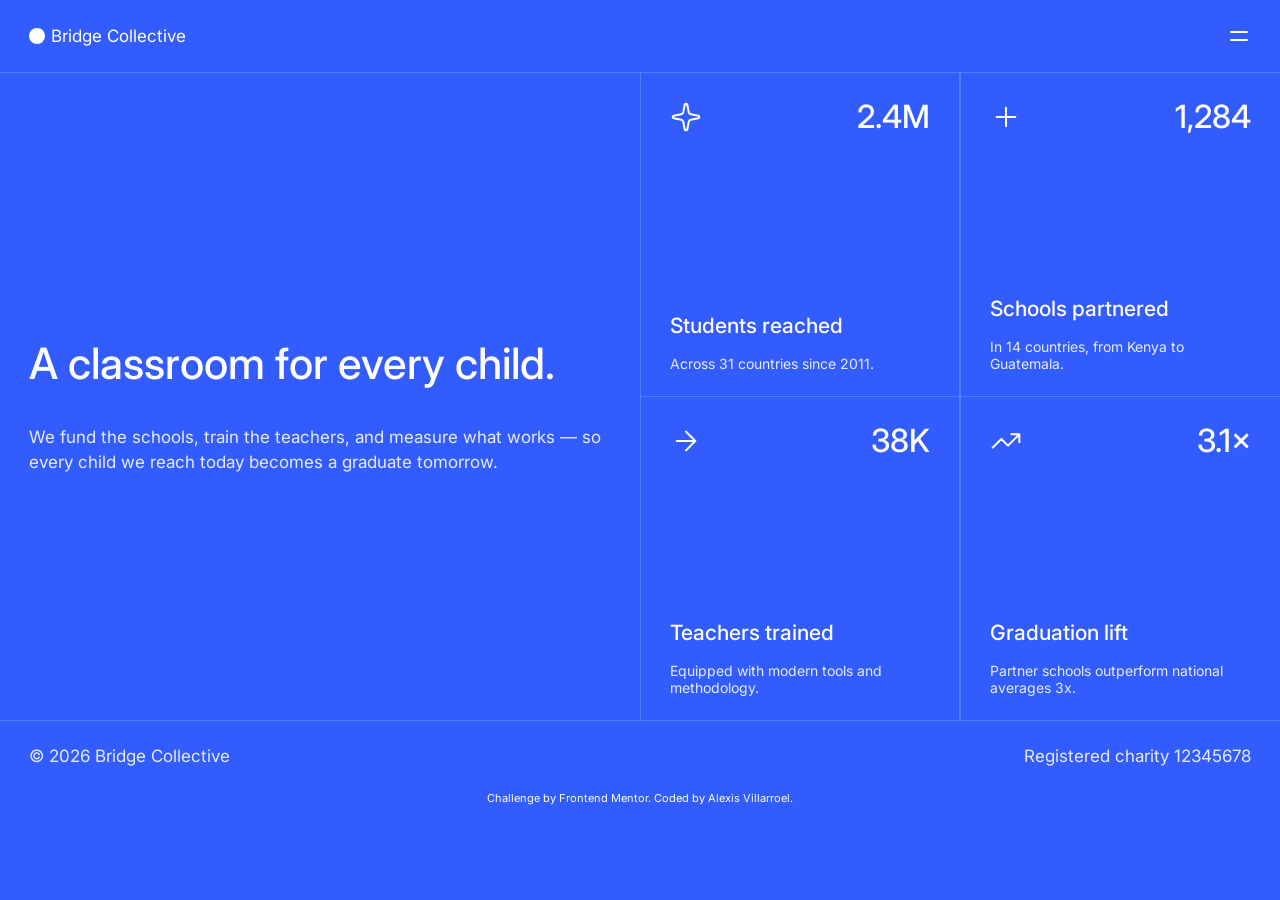
==== commit edd356ca: "add grids and media querys" ====
--- a/grid-landing-page-main/index.html
+++ b/grid-landing-page-main/index.html
@@ -1,82 +1,68 @@
 <!doctype html>
 <html lang="en">
-  <head>
-    <meta charset="UTF-8" />
-    <meta name="viewport" content="width=device-width, initial-scale=1.0" />
-    <!-- displays site properly based on user's device -->
 
-    <link
-      rel="icon"
-      type="image/png"
-      sizes="32x32"
-      href="./assets/images/favicon-32x32.png"
-    />
+<head>
+  <meta charset="UTF-8" />
+  <meta name="viewport" content="width=device-width, initial-scale=1.0" />
+  <!-- displays site properly based on user's device -->
 
-    <title>Frontend Mentor | Grid landing page</title>
+  <link rel="icon" type="image/png" sizes="32x32" href="./assets/images/favicon-32x32.png" />
 
-    <link rel="preconnect" href="https://fonts.googleapis.com" />
-    <link rel="preconnect" href="https://fonts.gstatic.com" crossorigin />
-    <link
-      href="https://fonts.googleapis.com/css2?family=Inter:ital,opsz,wght@0,14..32,100..900;1,14..32,100..900&display=swap"
-      rel="stylesheet"
-    />
-    <link rel="stylesheet" href="./css/style.css" />
+  <title>Frontend Mentor | Grid landing page</title>
 
-    <!-- Feel free to remove these styles or customise in your own stylesheet 👍 -->
-    <style>
-      .attribution {
-        font-size: 11px;
-        text-align: center;
-      }
+  <link rel="preconnect" href="https://fonts.googleapis.com" />
+  <link rel="preconnect" href="https://fonts.gstatic.com" crossorigin />
+  <link
+    href="https://fonts.googleapis.com/css2?family=Inter:ital,opsz,wght@0,14..32,100..900;1,14..32,100..900&display=swap"
+    rel="stylesheet" />
+  <link rel="stylesheet" href="./css/style.css" />
 
-      .attribution a {
-        color: hsl(240, 14%, 99%);
-      }
-    </style>
-  </head>
+  <!-- Feel free to remove these styles or customise in your own stylesheet 👍 -->
+  <style>
+    .attribution {
+      font-size: 11px;
+      text-align: center;
+    }
 
-  <body>
-    <!-- Header -->
-    <header class="header">
-      <div class="container">
-        <p class="brand_logo">Bridge Collective</p>
-        <div class="header_menu_icons">
-          <img
-            class="menu_icon_open"
-            src="assets/images/icon-menu.svg"
-            alt=""
-          />
-          <img
-            class="menu_icon_close close"
-            src="./assets/images/icon-close.svg"
-            alt=""
-          />
-        </div>
+    .attribution a {
+      color: hsl(240, 14%, 99%);
+    }
+  </style>
+</head>
+
+<body>
+  <!-- Header -->
+  <header class="header">
+    <div class="container">
+      <p class="brand_logo">Bridge Collective</p>
+      <div class="header_menu_icons">
+        <img class="menu_icon_open" src="assets/images/icon-menu.svg" alt="" />
+        <img class="menu_icon_close close" src="./assets/images/icon-close.svg" alt="" />
       </div>
-    </header>
-    <!-- Nav -->
-    <nav class="nav_container close container">
-      <ul class="nav_menu">
-        <li>
-          <a href="https://vrroel.github.io/frontend_mentor_hub/">About</a>
-        </li>
-        <li>
-          <a href="https://vrroel.github.io/frontend_mentor_hub/">Our Work</a>
-        </li>
-        <li>
-          <a href="https://vrroel.github.io/frontend_mentor_hub/">Parthners</a>
-        </li>
-        <li>
-          <a href="https://vrroel.github.io/frontend_mentor_hub/"
-            >Annual Report</a
-          >
-        </li>
-        <li>
-          <a href="https://vrroel.github.io/frontend_mentor_hub/">Donate</a>
-        </li>
-      </ul>
-    </nav>
+    </div>
+  </header>
+  <!-- Nav -->
+  <nav class="nav_container close container">
+    <ul class="nav_menu">
+      <li>
+        <a href="https://vrroel.github.io/frontend_mentor_hub/">About</a>
+      </li>
+      <li>
+        <a href="https://vrroel.github.io/frontend_mentor_hub/">Our Work</a>
+      </li>
+      <li>
+        <a href="https://vrroel.github.io/frontend_mentor_hub/">Parthners</a>
+      </li>
+      <li>
+        <a href="https://vrroel.github.io/frontend_mentor_hub/">Annual Report</a>
+      </li>
+      <li>
+        <a href="https://vrroel.github.io/frontend_mentor_hub/">Donate</a>
+      </li>
+    </ul>
+  </nav>
 
+  <div class="grid-container">
     <!-- Hero -->
     <section class="hero to_overlay">
       <div class="container">
@@ -93,11 +79,7 @@
       <ul class="stats">
         <li class="stats_item container">
           <div class="stat_value_wrapper">
-            <img
-              class="stat_icon"
-              src="./assets/images/icon-sparkle.svg"
-              alt=""
-            />
+            <img class="stat_icon" src="./assets/images/icon-sparkle.svg" alt="" />
             <span class="stat_number">2.4M</span>
           </div>
           <div class="stat_details">
@@ -119,11 +101,7 @@
 
         <li class="stats_item container">
           <div class="stat_value_wrapper">
-            <img
-              class="stat_icon"
-              src="./assets/images/icon-arrow-right.svg"
-              alt=""
-            />
+            <img class="stat_icon" src="./assets/images/icon-arrow-right.svg" alt="" />
             <span class="stat_number">38K</span>
           </div>
           <div class="stat_details">
@@ -134,11 +112,7 @@
 
         <li class="stats_item container">
           <div class="stat_value_wrapper">
-            <img
-              class="stat_icon"
-              src="./assets/images/icon-trending-up.svg"
-              alt=""
-            />
+            <img class="stat_icon" src="./assets/images/icon-trending-up.svg" alt="" />
             <span class="stat_number">3.1×</span>
           </div>
           <div class="stat_details">
@@ -148,29 +122,29 @@
         </li>
       </ul>
     </main>
+  </div>
 
-    <!-- Footer -->
-    <footer class="footer container to_overlay">
-      <p class="footer_info">© 2026 Bridge Collective</p>
-      <p class="footer_info">Registered charity 12345678</p>
-    </footer>
+  <!-- Footer -->
+  <footer class="footer container to_overlay">
+    <p class="footer_info">© 2026 Bridge Collective</p>
+    <p class="footer_info">Registered charity 12345678</p>
+  </footer>
 
-    <!-- Menu panel — hidden until the hamburger is activated -->
-    <!-- About
+  <!-- Menu panel — hidden until the hamburger is activated -->
+  <!-- About
   Our Work
   Partners
   Annual Report
   Donate -->
 
-    <div class="attribution">
-      Challenge by
-      <a href="https://www.frontendmentor.io?ref=challenge">Frontend Mentor</a>.
-      Coded by
-      <a href="https://vrroel.github.io/frontend_mentor_hub/"
-        >Alexis Villarroel</a
-      >.
-    </div>
-  </body>
+  <div class="attribution">
+    Challenge by
+    <a href="https://www.frontendmentor.io?ref=challenge">Frontend Mentor</a>.
+    Coded by
+    <a href="https://vrroel.github.io/frontend_mentor_hub/">Alexis Villarroel</a>.
+  </div>
+</body>
 
-  <script src="./script.js"></script>
-</html>
+<script src="./script.js"></script>
+
+</html>
--- a/grid-landing-page-main/css/style.css
+++ b/grid-landing-page-main/css/style.css
@@ -43,7 +43,6 @@
   padding: 1.5rem 1.8rem;
 }
 
-
 .header .container {
   display: flex;
   justify-content: space-between;
@@ -93,16 +92,19 @@
   display: flex;
   flex-direction: column;
   gap: 0.5rem;
+  /* align-items: center; */
 }
 
 .nav_menu a {
   color: inherit;
   font-size: 2rem;
-  display: block;
+  display: inline-block;
+  text-align: center;
+  border-bottom: 2px solid transparent;
 }
 
 .nav_menu a:hover {
-  background: var(--Blue_400);
+  border-bottom: 2px solid;
 }
 
 .hero {
@@ -181,3 +183,43 @@
 .footer.open::before {
   opacity: 1;
 }
+
+/* media querys */
+@media screen and (min-width: 44rem) {
+  .stats_item:nth-child(odd) {
+    border-right: 1px solid var(--Blue_400);
+  }
+
+  .stats {
+    display: grid;
+    grid-template-columns: repeat(2, 1fr);
+  }
+
+  .footer {
+    display: flex;
+    justify-content: space-between;
+  }
+}
+
+@media screen and (min-width: 64rem) {
+  .grid-container {
+    display: grid;
+    grid-template-columns: repeat(2, 1fr);
+  }
+
+  .hero {
+    display: grid;
+    place-content: center;
+  }
+
+  .stats_item {
+    border-left: 1px solid var(--Blue_400);
+    border-bottom: 1px solid var(--Blue_400);
+  }
+
+  .nav_container.container {
+    height: 100%;
+    width: 25%;
+    right: 0;
+  }
+}
